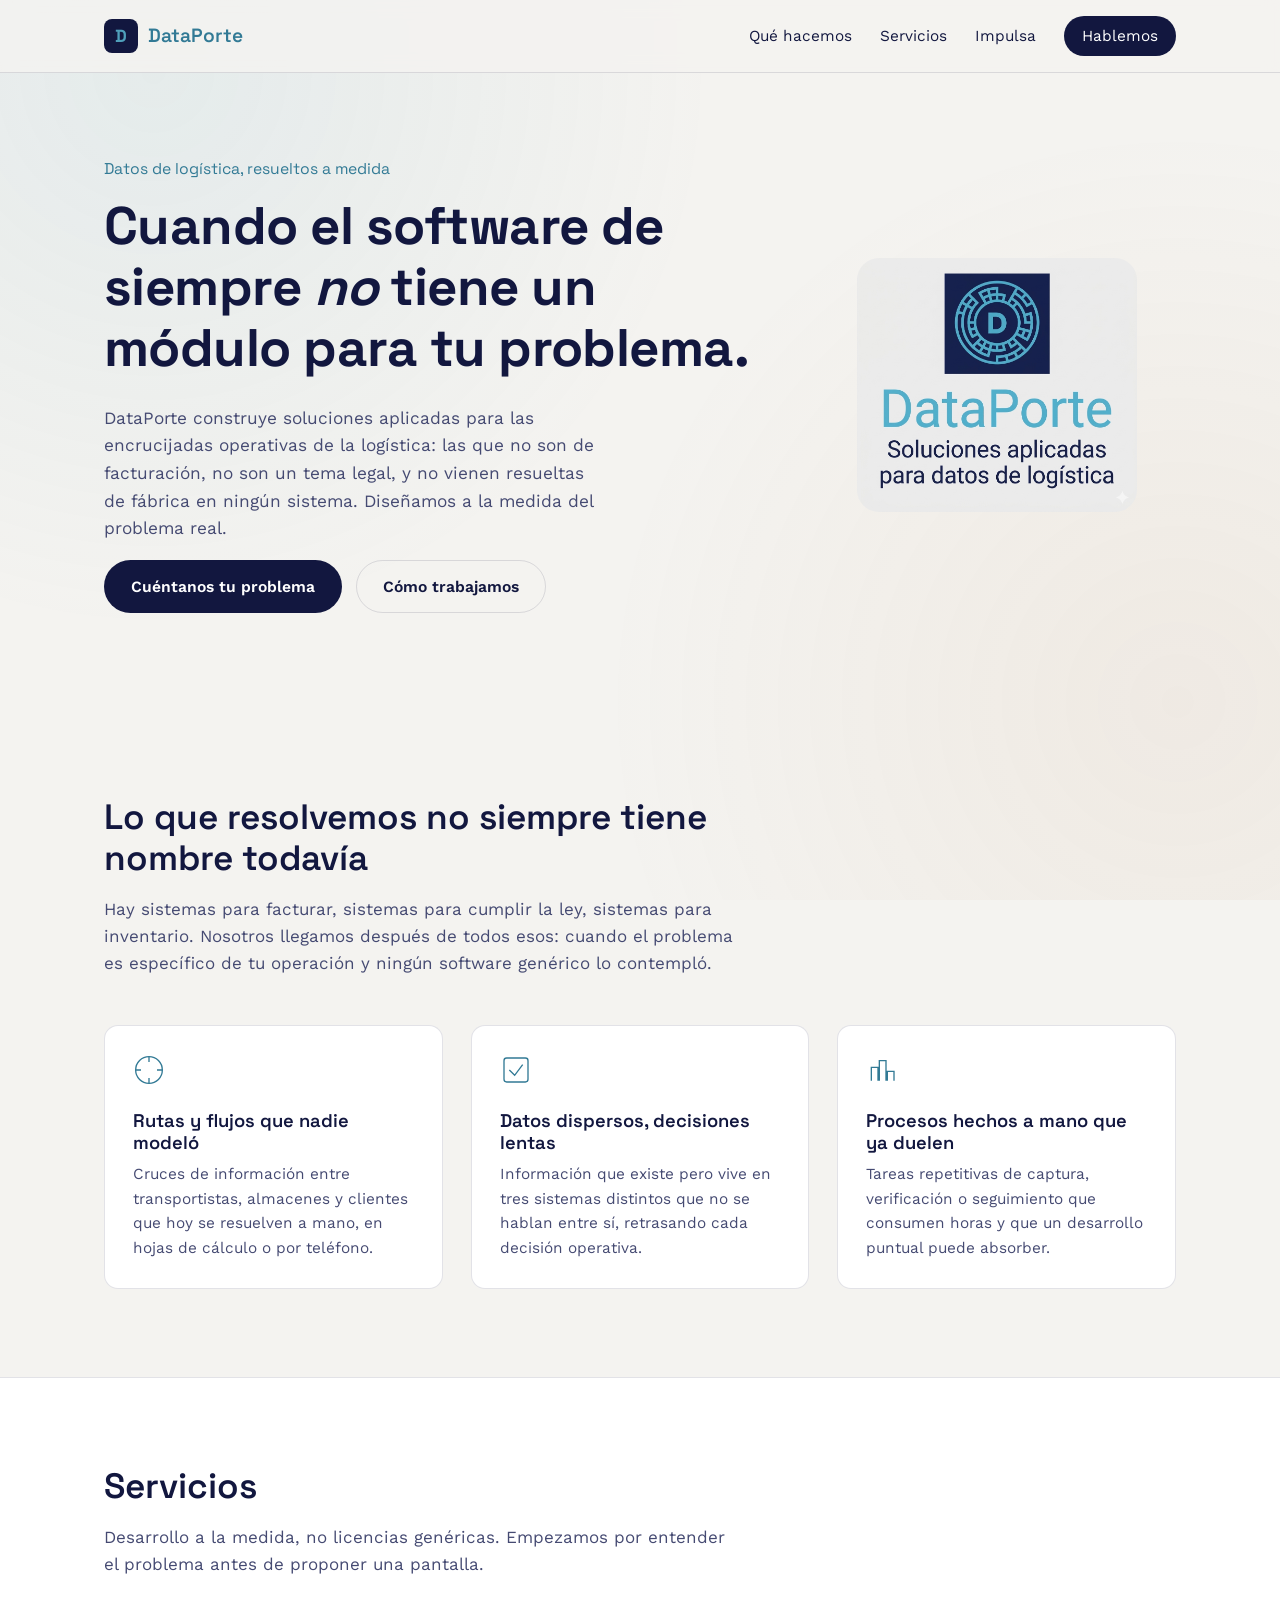
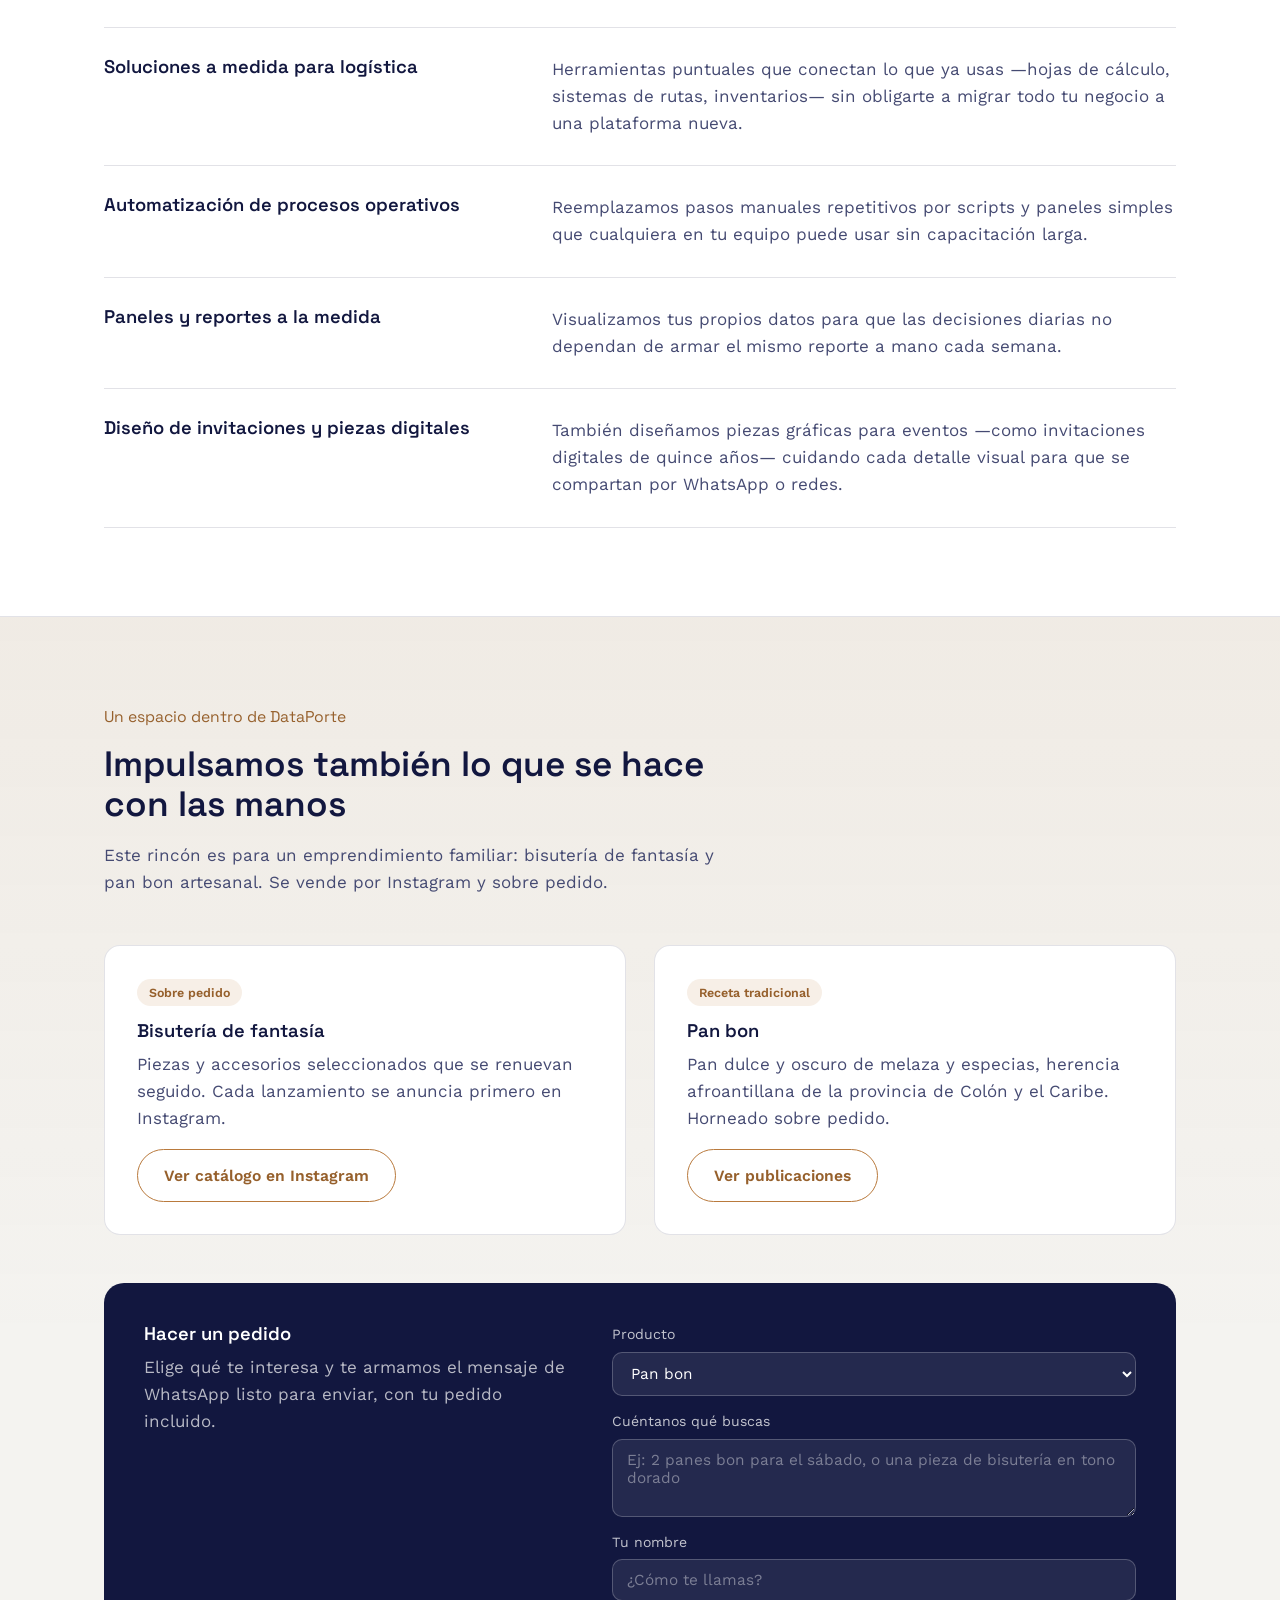
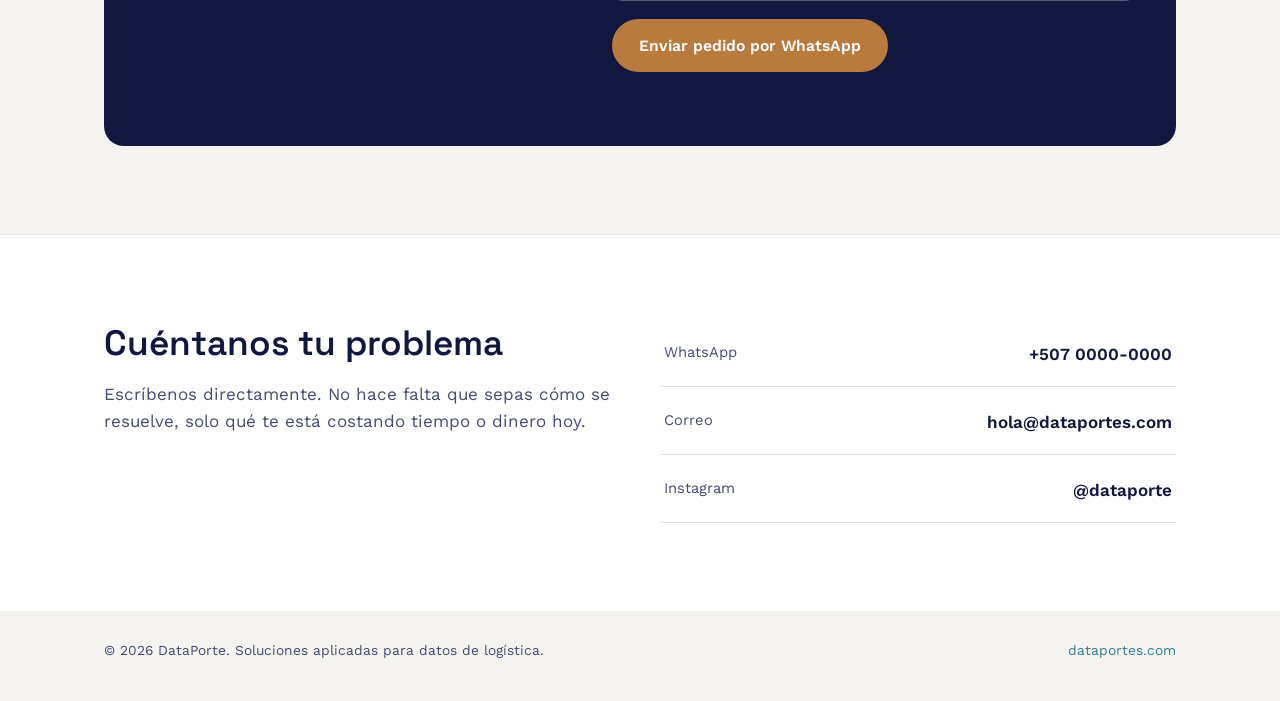
==== home/index.html @ 7e305a59 "Add files via upload" ====
<!DOCTYPE html>
<html lang="es">
<head>
<meta charset="UTF-8">
<meta name="viewport" content="width=device-width, initial-scale=1.0">
<title>DataPorte — Soluciones aplicadas para datos de logística</title>
<meta name="description" content="DataPorte diseña soluciones tecnológicas a medida para problemas de logística y operación que el software convencional no resuelve.">
<link rel="icon" href="assets/logo.png">
<link rel="preconnect" href="https://fonts.googleapis.com">
<link href="https://fonts.googleapis.com/css2?family=Space+Grotesk:wght@400;500;600;700&family=Work+Sans:wght@400;500;600&display=swap" rel="stylesheet">
<link rel="stylesheet" href="../shared/reset.css">
<link rel="stylesheet" href="css/style.css">
</head>
<body>

<div class="route-bg" aria-hidden="true"></div>

<header class="site-header" id="top">
  <div class="wrap header-inner">
    <a class="brand" href="#top">
      <span class="brand-mark">D</span>
      <span class="brand-word">DataPorte</span>
    </a>
    <nav class="main-nav" id="main-nav">
      <a href="#que-hacemos">Qué hacemos</a>
      <a href="#servicios">Servicios</a>
      <a href="#impulsa">Impulsa</a>
      <a href="#contacto" class="nav-cta">Hablemos</a>
    </nav>
    <button class="nav-toggle" id="nav-toggle" aria-expanded="false" aria-controls="main-nav" aria-label="Abrir menú">
      <span></span><span></span><span></span>
    </button>
  </div>
</header>

<main>

  <!-- HERO -->
  <section class="hero wrap" id="hero">
    <div class="hero-copy">
      <p class="hero-kicker">Datos de logística, resueltos a medida</p>
      <h1>Cuando el software de siempre <em>no</em> tiene un módulo para tu problema.</h1>
      <p class="hero-lead">DataPorte construye soluciones aplicadas para las encrucijadas operativas de la logística: las que no son de facturación, no son un tema legal, y no vienen resueltas de fábrica en ningún sistema. Diseñamos a la medida del problema real.</p>
      <div class="hero-actions">
        <a href="#contacto" class="btn btn-primary">Cuéntanos tu problema</a>
        <a href="#que-hacemos" class="btn btn-ghost">Cómo trabajamos</a>
      </div>
    </div>
    <div class="hero-mark" aria-hidden="true">
      <img src="assets/logo.png" alt="" class="hero-logo">
    </div>
  </section>

  <!-- QUE HACEMOS -->
  <section class="section" id="que-hacemos">
    <div class="wrap">
      <div class="section-head">
        <h2>Lo que resolvemos no siempre tiene nombre todavía</h2>
        <p class="section-lead">Hay sistemas para facturar, sistemas para cumplir la ley, sistemas para inventario. Nosotros llegamos después de todos esos: cuando el problema es específico de tu operación y ningún software genérico lo contempló.</p>
      </div>

      <div class="problem-grid">
        <article class="problem-card">
          <svg class="problem-icon" viewBox="0 0 48 48" aria-hidden="true"><circle cx="24" cy="24" r="20" fill="none" stroke="currentColor" stroke-width="2"/><path d="M24 4 L24 12 M24 36 L24 44 M4 24 L12 24 M36 24 L44 24" stroke="currentColor" stroke-width="2"/></svg>
          <h3>Rutas y flujos que nadie modeló</h3>
          <p>Cruces de información entre transportistas, almacenes y clientes que hoy se resuelven a mano, en hojas de cálculo o por teléfono.</p>
        </article>
        <article class="problem-card">
          <svg class="problem-icon" viewBox="0 0 48 48" aria-hidden="true"><rect x="6" y="6" width="36" height="36" rx="4" fill="none" stroke="currentColor" stroke-width="2"/><path d="M14 24 L22 32 L34 16" fill="none" stroke="currentColor" stroke-width="2"/></svg>
          <h3>Datos dispersos, decisiones lentas</h3>
          <p>Información que existe pero vive en tres sistemas distintos que no se hablan entre sí, retrasando cada decisión operativa.</p>
        </article>
        <article class="problem-card">
          <svg class="problem-icon" viewBox="0 0 48 48" aria-hidden="true"><path d="M8 40 L8 20 L18 20 L18 40 M20 40 L20 10 L30 10 L30 40 M32 40 L32 26 L42 26 L42 40" fill="none" stroke="currentColor" stroke-width="2"/></svg>
          <h3>Procesos hechos a mano que ya duelen</h3>
          <p>Tareas repetitivas de captura, verificación o seguimiento que consumen horas y que un desarrollo puntual puede absorber.</p>
        </article>
      </div>
    </div>
  </section>

  <!-- SERVICIOS -->
  <section class="section section-alt" id="servicios">
    <div class="wrap">
      <div class="section-head">
        <h2>Servicios</h2>
        <p class="section-lead">Desarrollo a la medida, no licencias genéricas. Empezamos por entender el problema antes de proponer una pantalla.</p>
      </div>

      <div class="service-list">
        <div class="service-row">
          <h3>Soluciones a medida para logística</h3>
          <p>Herramientas puntuales que conectan lo que ya usas —hojas de cálculo, sistemas de rutas, inventarios— sin obligarte a migrar todo tu negocio a una plataforma nueva.</p>
        </div>
        <div class="service-row">
          <h3>Automatización de procesos operativos</h3>
          <p>Reemplazamos pasos manuales repetitivos por scripts y paneles simples que cualquiera en tu equipo puede usar sin capacitación larga.</p>
        </div>
        <div class="service-row">
          <h3>Paneles y reportes a la medida</h3>
          <p>Visualizamos tus propios datos para que las decisiones diarias no dependan de armar el mismo reporte a mano cada semana.</p>
        </div>
        <div class="service-row">
          <h3>Diseño de invitaciones y piezas digitales</h3>
          <p>También diseñamos piezas gráficas para eventos —como invitaciones digitales de quince años— cuidando cada detalle visual para que se compartan por WhatsApp o redes.</p>
        </div>
      </div>
    </div>
  </section>

  <!-- IMPULSA -->
  <section class="section section-impulsa" id="impulsa">
    <div class="wrap">
      <div class="section-head">
        <p class="hero-kicker impulsa-kicker">Un espacio dentro de DataPorte</p>
        <h2>Impulsamos también lo que se hace con las manos</h2>
        <p class="section-lead">Este rincón es para un emprendimiento familiar: bisutería de fantasía y pan bon artesanal. Se vende por Instagram y sobre pedido.</p>
      </div>

      <div class="impulsa-grid">
        <article class="impulsa-card">
          <div class="impulsa-badge">Sobre pedido</div>
          <h3>Bisutería de fantasía</h3>
          <p>Piezas y accesorios seleccionados que se renuevan seguido. Cada lanzamiento se anuncia primero en Instagram.</p>
          <a href="https://instagram.com/TU_INSTAGRAM_BISUTERIA" target="_blank" rel="noopener" class="btn btn-outline">Ver catálogo en Instagram</a>
        </article>

        <article class="impulsa-card">
          <div class="impulsa-badge">Receta tradicional</div>
          <h3>Pan bon</h3>
          <p>Pan dulce y oscuro de melaza y especias, herencia afroantillana de la provincia de Colón y el Caribe. Horneado sobre pedido.</p>
          <a href="https://instagram.com/TU_INSTAGRAM_PANBON" target="_blank" rel="noopener" class="btn btn-outline">Ver publicaciones</a>
        </article>
      </div>

      <div class="order-box" id="pedido">
        <div class="order-copy">
          <h3>Hacer un pedido</h3>
          <p>Elige qué te interesa y te armamos el mensaje de WhatsApp listo para enviar, con tu pedido incluido.</p>
        </div>
        <form class="order-form" id="order-form">
          <div class="field-row">
            <label for="producto">Producto</label>
            <select id="producto" name="producto">
              <option value="Pan bon">Pan bon</option>
              <option value="Bisutería de fantasía">Bisutería de fantasía</option>
              <option value="Ambos">Ambos</option>
            </select>
          </div>
          <div class="field-row">
            <label for="detalle">Cuéntanos qué buscas</label>
            <textarea id="detalle" name="detalle" rows="3" placeholder="Ej: 2 panes bon para el sábado, o una pieza de bisutería en tono dorado"></textarea>
          </div>
          <div class="field-row">
            <label for="nombre">Tu nombre</label>
            <input type="text" id="nombre" name="nombre" placeholder="¿Cómo te llamas?">
          </div>
          <button type="submit" class="btn btn-primary">Enviar pedido por WhatsApp</button>
          <p class="order-note" id="order-note"></p>
        </form>
      </div>
    </div>
  </section>

  <!-- CONTACTO -->
  <section class="section section-contact" id="contacto">
    <div class="wrap contact-inner">
      <div>
        <h2>Cuéntanos tu problema</h2>
        <p class="section-lead">Escríbenos directamente. No hace falta que sepas cómo se resuelve, solo qué te está costando tiempo o dinero hoy.</p>
      </div>
      <div class="contact-links">
        <a href="https://wa.me/50700000000" target="_blank" rel="noopener" class="contact-link">
          <span class="contact-label">WhatsApp</span>
          <span class="contact-value">+507 0000-0000</span>
        </a>
        <a href="mailto:hola@dataportes.com" class="contact-link">
          <span class="contact-label">Correo</span>
          <span class="contact-value">hola@dataportes.com</span>
        </a>
        <a href="https://instagram.com/TU_INSTAGRAM_DATAPORTE" target="_blank" rel="noopener" class="contact-link">
          <span class="contact-label">Instagram</span>
          <span class="contact-value">@dataporte</span>
        </a>
      </div>
    </div>
  </section>

</main>

<footer class="site-footer">
  <div class="wrap footer-inner">
    <span>© <span id="year"></span> DataPorte. Soluciones aplicadas para datos de logística.</span>
    <a href="/" class="footer-note">dataportes.com</a>
  </div>
</footer>

<script src="js/script.js"></script>
</body>
</html>
---- home/css/style.css ----
/* ============================================
   DataPorte — tokens
   ============================================ */
:root{
  --ink: #12173f;
  --ink-soft: #454a72;
  --teal: #4f9fbb;
  --teal-deep: #327a95;
  --bg: #f4f3f0;
  --paper: #ffffff;
  --spice: #b97a3d;
  --spice-deep: #96602c;
  --line: rgba(18, 23, 63, 0.12);

  --font-display: "Space Grotesk", "Helvetica Neue", Arial, sans-serif;
  --font-body: "Work Sans", "Helvetica Neue", Arial, sans-serif;

  --max: 1120px;
}

*, *::before, *::after{ box-sizing: border-box; }
html{ scroll-behavior: smooth; }

@media (prefers-reduced-motion: reduce){
  html{ scroll-behavior: auto; }
  *{ animation-duration: 0.001ms !important; animation-iteration-count: 1 !important; transition-duration: 0.001ms !important; }
}

body{
  margin: 0;
  background: var(--bg);
  color: var(--ink);
  font-family: var(--font-body);
  font-size: 17px;
  line-height: 1.6;
  -webkit-font-smoothing: antialiased;
}

h1, h2, h3{
  font-family: var(--font-display);
  color: var(--ink);
  line-height: 1.15;
  margin: 0 0 0.5em;
  font-weight: 600;
}

h1{ font-size: clamp(2.1rem, 4.4vw, 3.3rem); font-weight: 700; letter-spacing: -0.01em; }
h2{ font-size: clamp(1.6rem, 3vw, 2.2rem); }
h3{ font-size: 1.15rem; }

p{ margin: 0 0 1em; max-width: 62ch; }

a{ color: var(--teal-deep); text-decoration: none; }
a:hover{ text-decoration: underline; }

:focus-visible{
  outline: 2px solid var(--teal-deep);
  outline-offset: 3px;
}

.wrap{
  max-width: var(--max);
  margin: 0 auto;
  padding: 0 24px;
}

img{ max-width: 100%; display: block; }

/* ============================================
   Decorative background motif — echoes the logo's ring
   ============================================ */
.route-bg{
  position: fixed;
  inset: 0;
  z-index: -1;
  pointer-events: none;
  background-image:
    radial-gradient(circle at 12% 8%, rgba(79,159,187,0.09), transparent 40%),
    radial-gradient(circle at 92% 78%, rgba(185,122,61,0.07), transparent 42%);
}

/* ============================================
   Header
   ============================================ */
.site-header{
  position: sticky;
  top: 0;
  z-index: 40;
  background: rgba(244,243,240,0.86);
  backdrop-filter: blur(8px);
  border-bottom: 1px solid var(--line);
}

.header-inner{
  display: flex;
  align-items: center;
  justify-content: space-between;
  height: 72px;
}

.brand{
  display: flex;
  align-items: center;
  gap: 10px;
  color: var(--ink);
}
.brand:hover{ text-decoration: none; }

.brand-mark{
  width: 34px;
  height: 34px;
  border-radius: 8px;
  background: var(--ink);
  color: var(--teal);
  font-family: var(--font-display);
  font-weight: 700;
  display: flex;
  align-items: center;
  justify-content: center;
  font-size: 1.1rem;
}

.brand-word{
  font-family: var(--font-display);
  font-weight: 600;
  font-size: 1.2rem;
  color: var(--teal-deep);
}

.main-nav{
  display: flex;
  align-items: center;
  gap: 28px;
}
.main-nav a{
  color: var(--ink);
  font-size: 0.96rem;
}
.main-nav a:hover{ color: var(--teal-deep); text-decoration: none; }

.nav-cta{
  background: var(--ink);
  color: var(--paper) !important;
  padding: 8px 18px;
  border-radius: 999px;
}
.nav-cta:hover{ background: var(--teal-deep); }

.nav-toggle{
  display: none;
  flex-direction: column;
  justify-content: center;
  gap: 5px;
  width: 40px;
  height: 40px;
  background: none;
  border: none;
  cursor: pointer;
}
.nav-toggle span{
  height: 2px;
  background: var(--ink);
  border-radius: 2px;
}

/* ============================================
   Buttons
   ============================================ */
.btn{
  display: inline-block;
  padding: 13px 26px;
  border-radius: 999px;
  font-weight: 600;
  font-size: 0.98rem;
  border: 1px solid transparent;
  cursor: pointer;
  transition: transform 0.15s ease, background 0.15s ease, color 0.15s ease;
}
.btn:hover{ text-decoration: none; }

.btn-primary{
  background: var(--ink);
  color: var(--paper);
}
.btn-primary:hover{ background: var(--teal-deep); }

.btn-ghost{
  background: transparent;
  color: var(--ink);
  border-color: var(--line);
}
.btn-ghost:hover{ border-color: var(--ink); }

.btn-outline{
  background: transparent;
  color: var(--spice-deep);
  border-color: var(--spice);
}
.btn-outline:hover{ background: var(--spice); color: var(--paper); }

/* ============================================
   Hero
   ============================================ */
.hero{
  display: grid;
  grid-template-columns: 1.3fr 0.7fr;
  align-items: center;
  gap: 48px;
  padding: 84px 24px 96px;
}

.hero-kicker{
  font-family: var(--font-display);
  color: var(--teal-deep);
  font-size: 0.98rem;
  margin-bottom: 14px;
}

.hero-lead{
  font-size: 1.08rem;
  color: var(--ink-soft);
}

.hero-lead, .hero h1{ max-width: 46ch; }

.hero-actions{
  display: flex;
  gap: 14px;
  flex-wrap: wrap;
  margin-top: 8px;
}

.hero-mark{
  position: relative;
  display: flex;
  justify-content: center;
}
.hero-logo{
  width: min(280px, 100%);
  border-radius: 22px;
}

/* ============================================
   Sections
   ============================================ */
.section{ padding: 88px 0; }
.section-alt{ background: var(--paper); border-top: 1px solid var(--line); border-bottom: 1px solid var(--line); }

.section-head{ max-width: 640px; margin-bottom: 48px; }
.section-lead{ color: var(--ink-soft); }

/* problem cards */
.problem-grid{
  display: grid;
  grid-template-columns: repeat(3, 1fr);
  gap: 28px;
}
.problem-card{
  padding: 28px;
  background: var(--paper);
  border: 1px solid var(--line);
  border-radius: 14px;
}
.problem-icon{
  width: 32px;
  height: 32px;
  color: var(--teal-deep);
  margin-bottom: 16px;
}
.problem-card p{ color: var(--ink-soft); font-size: 0.96rem; margin-bottom: 0; }

/* service rows */
.service-list{
  display: grid;
  gap: 0;
  border-top: 1px solid var(--line);
}
.service-row{
  display: grid;
  grid-template-columns: 1fr 1.5fr;
  gap: 32px;
  padding: 28px 0;
  border-bottom: 1px solid var(--line);
}
.service-row p{ color: var(--ink-soft); margin-bottom: 0; }

/* ============================================
   Impulsa (side venture) — warmer accent, same identity
   ============================================ */
.section-impulsa{
  background: linear-gradient(180deg, rgba(185,122,61,0.06), transparent 60%);
}
.impulsa-kicker{ color: var(--spice-deep); }

.impulsa-grid{
  display: grid;
  grid-template-columns: 1fr 1fr;
  gap: 28px;
  margin-bottom: 48px;
}
.impulsa-card{
  position: relative;
  background: var(--paper);
  border: 1px solid var(--line);
  border-radius: 16px;
  padding: 32px;
}
.impulsa-badge{
  display: inline-block;
  font-size: 0.78rem;
  font-weight: 600;
  color: var(--spice-deep);
  background: rgba(185,122,61,0.12);
  padding: 4px 12px;
  border-radius: 999px;
  margin-bottom: 14px;
}
.impulsa-card p{ color: var(--ink-soft); }

.order-box{
  background: var(--ink);
  color: var(--paper);
  border-radius: 20px;
  padding: 40px;
  display: grid;
  grid-template-columns: 0.9fr 1.1fr;
  gap: 40px;
}
.order-copy h3{ color: var(--paper); }
.order-copy p{ color: rgba(255,255,255,0.7); }

.order-form{ display: flex; flex-direction: column; gap: 14px; }
.field-row{ display: flex; flex-direction: column; gap: 6px; }
.field-row label{ font-size: 0.88rem; color: rgba(255,255,255,0.75); }

.order-form input,
.order-form select,
.order-form textarea{
  background: rgba(255,255,255,0.08);
  border: 1px solid rgba(255,255,255,0.22);
  border-radius: 10px;
  padding: 11px 14px;
  color: var(--paper);
  font-family: var(--font-body);
  font-size: 0.96rem;
  resize: vertical;
}
.order-form input::placeholder,
.order-form textarea::placeholder{ color: rgba(255,255,255,0.4); }

.order-form select option{ color: var(--ink); }

.order-form .btn-primary{
  background: var(--spice);
  align-self: flex-start;
  margin-top: 4px;
}
.order-form .btn-primary:hover{ background: var(--spice-deep); }

.order-note{
  font-size: 0.88rem;
  color: rgba(255,255,255,0.7);
  margin: 0;
  min-height: 1.4em;
}

/* ============================================
   Contact
   ============================================ */
.section-contact{ background: var(--paper); border-top: 1px solid var(--line); }
.contact-inner{
  display: grid;
  grid-template-columns: 1fr 1fr;
  gap: 40px;
  align-items: start;
}
.contact-links{ display: flex; flex-direction: column; gap: 4px; }
.contact-link{
  display: flex;
  justify-content: space-between;
  padding: 18px 4px;
  border-bottom: 1px solid var(--line);
  color: var(--ink);
}
.contact-link:hover{ color: var(--teal-deep); text-decoration: none; }
.contact-label{ color: var(--ink-soft); font-size: 0.92rem; }
.contact-value{ font-weight: 600; }

/* ============================================
   Footer
   ============================================ */
.site-footer{ padding: 28px 0 40px; }
.footer-inner{
  display: flex;
  justify-content: space-between;
  flex-wrap: wrap;
  gap: 8px;
  font-size: 0.86rem;
  color: var(--ink-soft);
}

/* ============================================
   Responsive
   ============================================ */
@media (max-width: 860px){
  .hero{ grid-template-columns: 1fr; padding-top: 56px; }
  .hero-mark{ order: -1; }
  .hero-logo{ width: 180px; margin: 0 auto; }

  .problem-grid{ grid-template-columns: 1fr; }
  .service-row{ grid-template-columns: 1fr; gap: 8px; }
  .impulsa-grid{ grid-template-columns: 1fr; }
  .order-box{ grid-template-columns: 1fr; padding: 28px; }
  .contact-inner{ grid-template-columns: 1fr; }

  .main-nav{
    position: absolute;
    top: 72px;
    left: 0;
    right: 0;
    background: var(--bg);
    flex-direction: column;
    align-items: flex-start;
    padding: 18px 24px 26px;
    border-bottom: 1px solid var(--line);
    display: none;
    gap: 16px;
  }
  .main-nav.open{ display: flex; }
  .nav-cta{ align-self: flex-start; }
  .nav-toggle{ display: flex; }
}
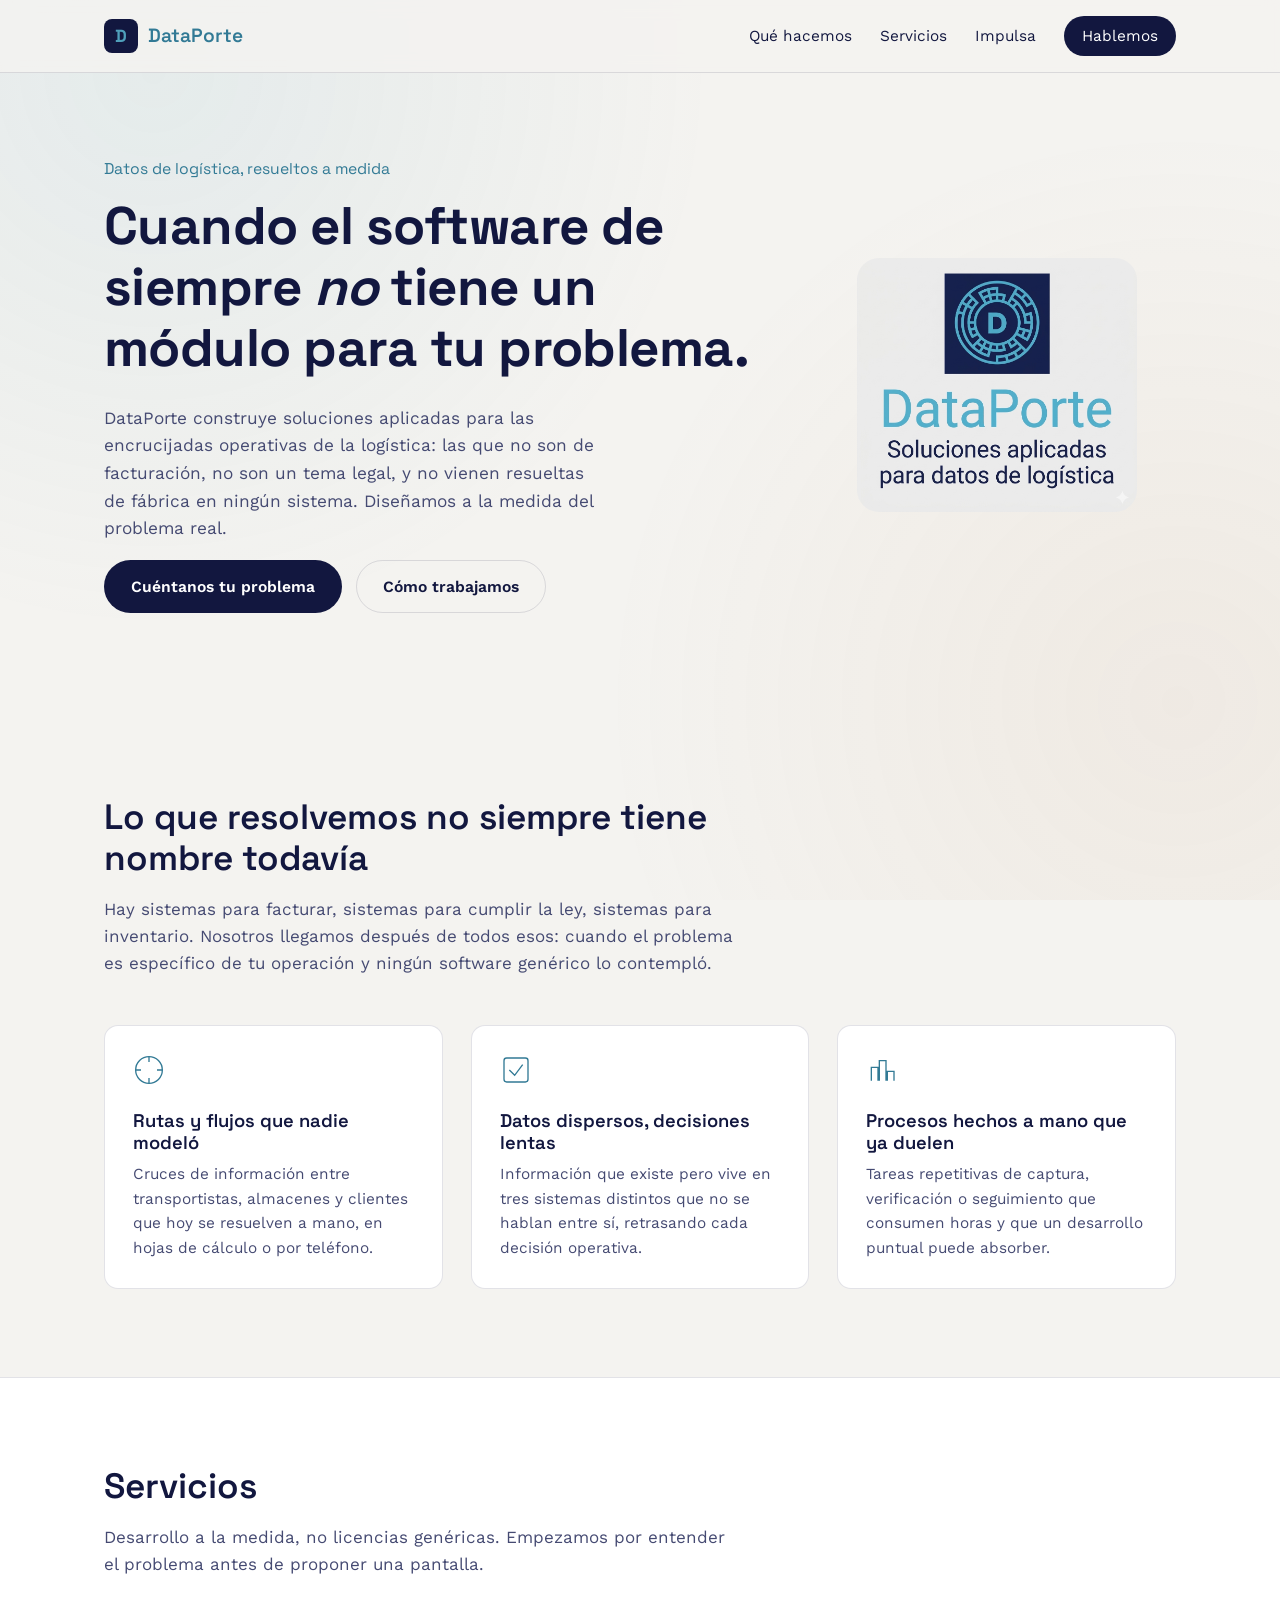
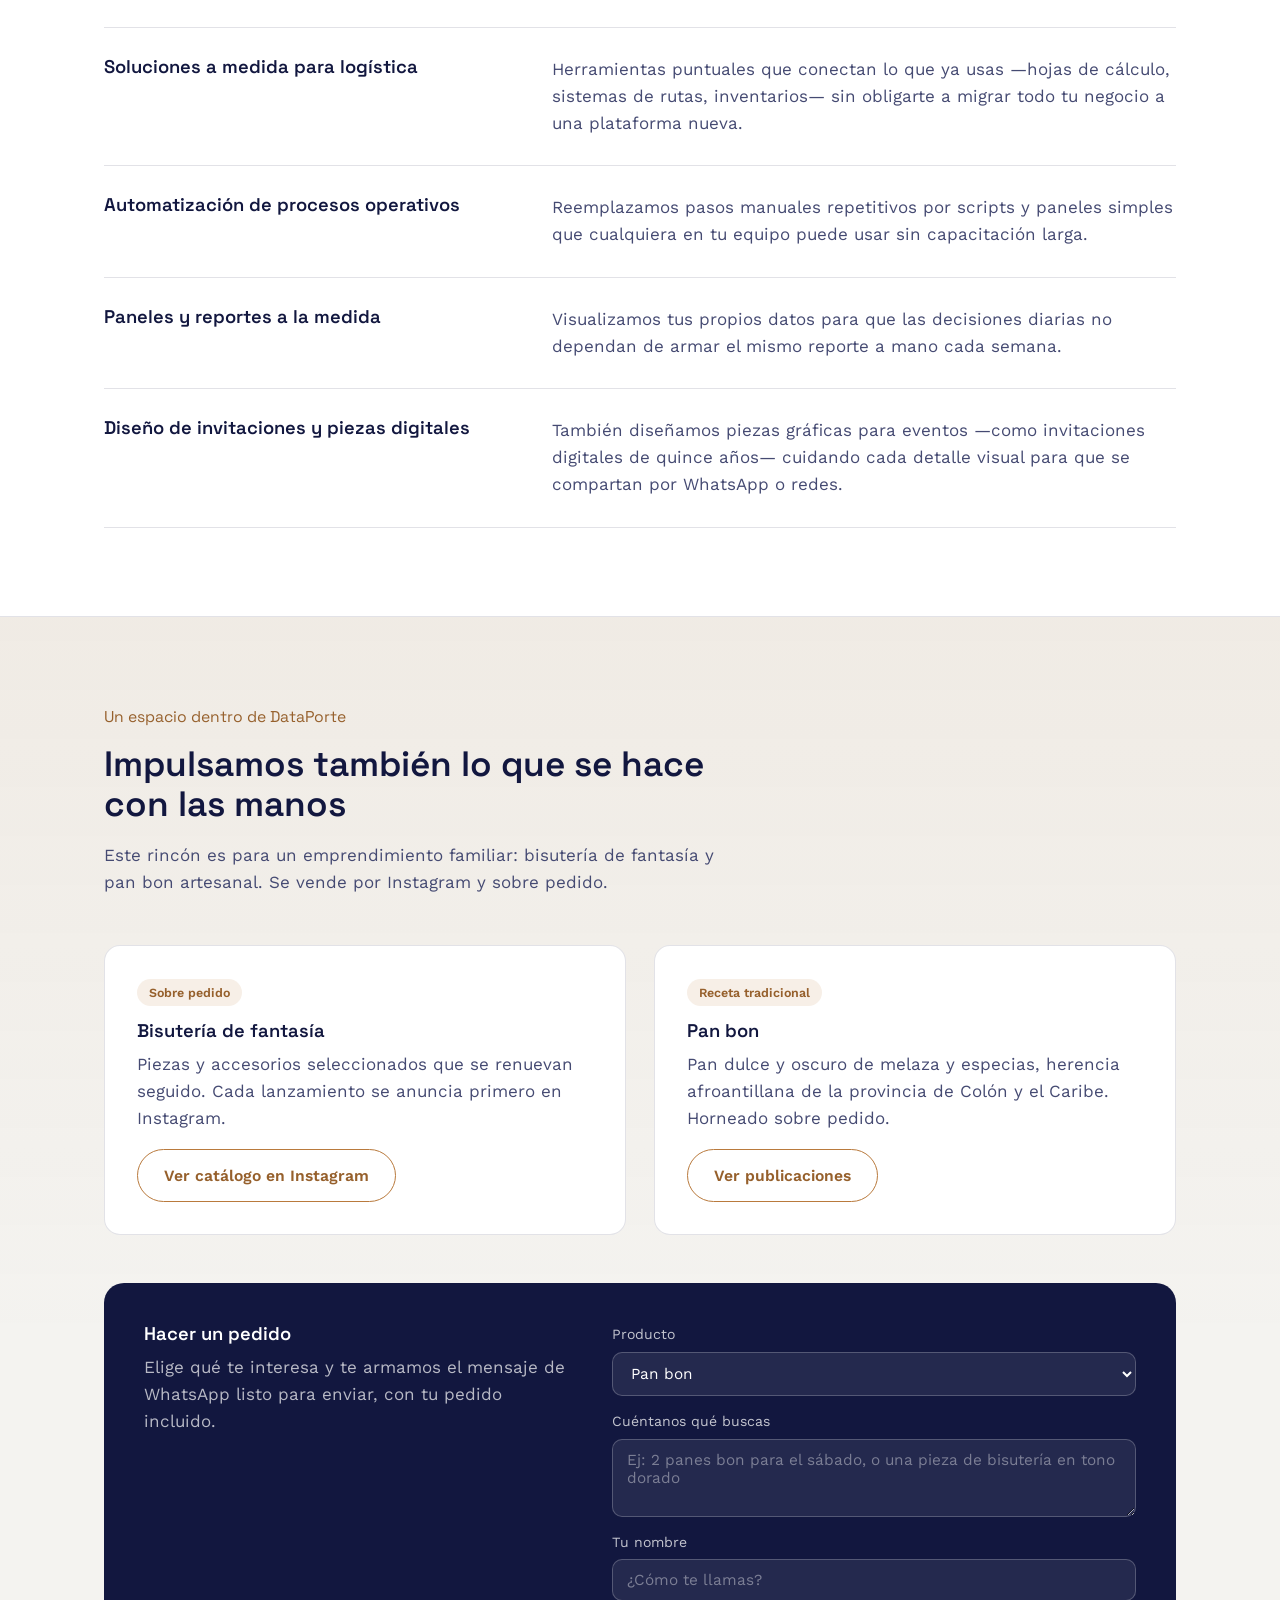
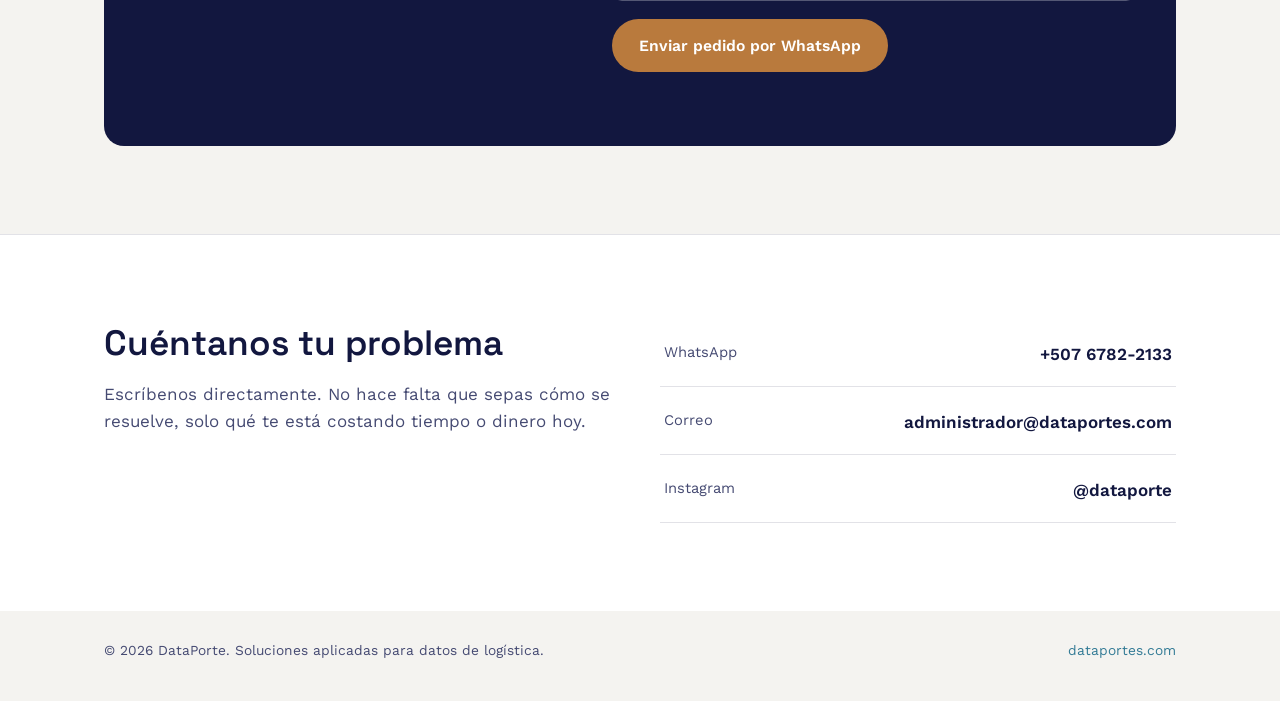
==== commit 959852ae: "Update contact information in index.html" ====
--- a/home/index.html
+++ b/home/index.html
@@ -170,13 +170,13 @@
         <p class="section-lead">Escríbenos directamente. No hace falta que sepas cómo se resuelve, solo qué te está costando tiempo o dinero hoy.</p>
       </div>
       <div class="contact-links">
-        <a href="https://wa.me/50700000000" target="_blank" rel="noopener" class="contact-link">
+        <a href="https://wa.me/50767822133" target="_blank" rel="noopener" class="contact-link">
           <span class="contact-label">WhatsApp</span>
-          <span class="contact-value">+507 0000-0000</span>
+          <span class="contact-value">+507 6782-2133</span>
         </a>
-        <a href="mailto:hola@dataportes.com" class="contact-link">
+        <a href="mailto:administrador@dataportes.com" class="contact-link">
           <span class="contact-label">Correo</span>
-          <span class="contact-value">hola@dataportes.com</span>
+          <span class="contact-value">administrador@dataportes.com</span>
         </a>
         <a href="https://instagram.com/TU_INSTAGRAM_DATAPORTE" target="_blank" rel="noopener" class="contact-link">
           <span class="contact-label">Instagram</span>
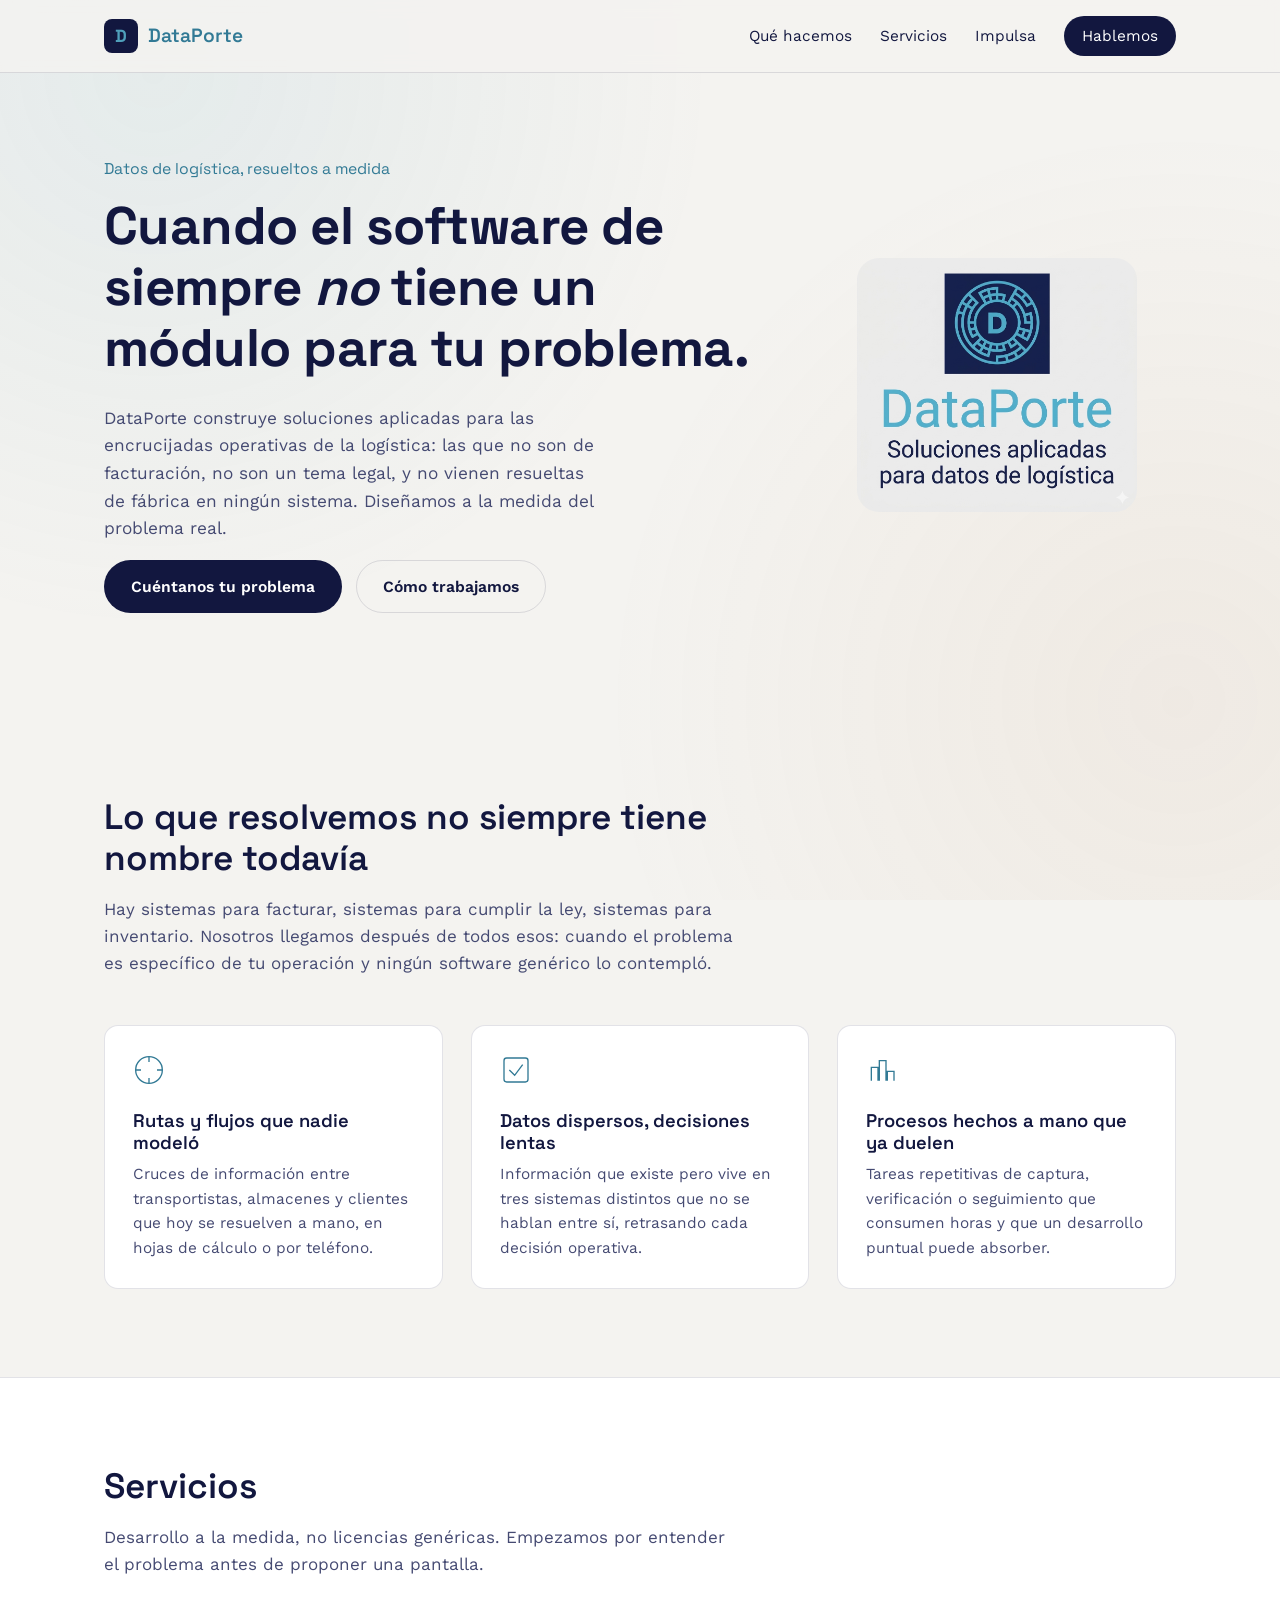
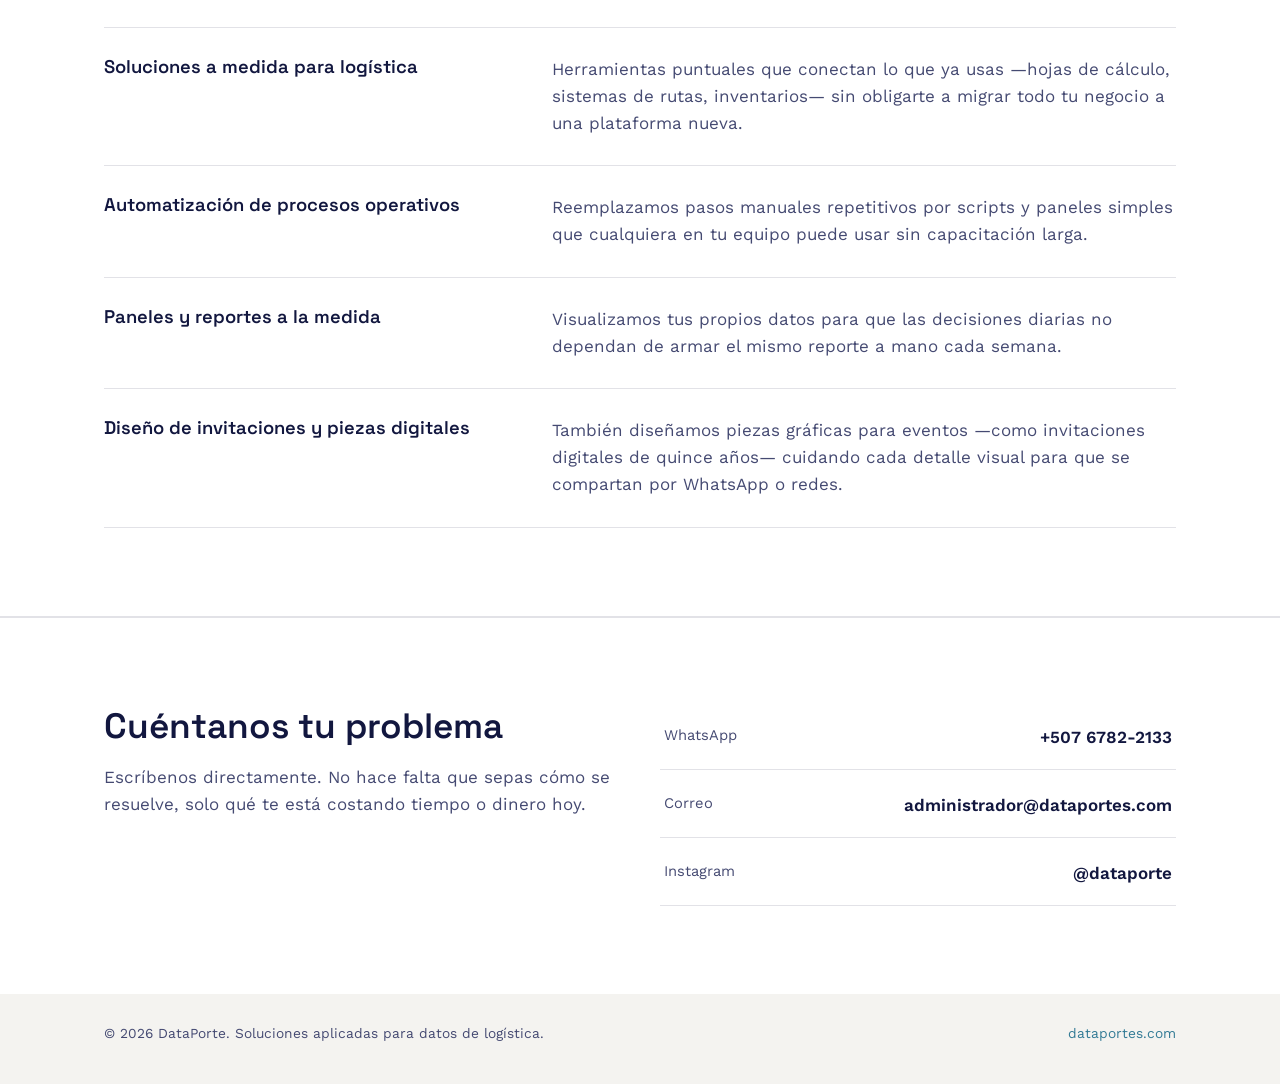
==== commit 57297b9a: "Remove 'Impulsa' section from index.html Removed the 'Impulsa' section including its content and for" ====
--- a/home/index.html
+++ b/home/index.html
@@ -108,60 +108,7 @@
     </div>
   </section>
 
-  <!-- IMPULSA -->
-  <section class="section section-impulsa" id="impulsa">
-    <div class="wrap">
-      <div class="section-head">
-        <p class="hero-kicker impulsa-kicker">Un espacio dentro de DataPorte</p>
-        <h2>Impulsamos también lo que se hace con las manos</h2>
-        <p class="section-lead">Este rincón es para un emprendimiento familiar: bisutería de fantasía y pan bon artesanal. Se vende por Instagram y sobre pedido.</p>
-      </div>
-
-      <div class="impulsa-grid">
-        <article class="impulsa-card">
-          <div class="impulsa-badge">Sobre pedido</div>
-          <h3>Bisutería de fantasía</h3>
-          <p>Piezas y accesorios seleccionados que se renuevan seguido. Cada lanzamiento se anuncia primero en Instagram.</p>
-          <a href="https://instagram.com/TU_INSTAGRAM_BISUTERIA" target="_blank" rel="noopener" class="btn btn-outline">Ver catálogo en Instagram</a>
-        </article>
-
-        <article class="impulsa-card">
-          <div class="impulsa-badge">Receta tradicional</div>
-          <h3>Pan bon</h3>
-          <p>Pan dulce y oscuro de melaza y especias, herencia afroantillana de la provincia de Colón y el Caribe. Horneado sobre pedido.</p>
-          <a href="https://instagram.com/TU_INSTAGRAM_PANBON" target="_blank" rel="noopener" class="btn btn-outline">Ver publicaciones</a>
-        </article>
-      </div>
-
-      <div class="order-box" id="pedido">
-        <div class="order-copy">
-          <h3>Hacer un pedido</h3>
-          <p>Elige qué te interesa y te armamos el mensaje de WhatsApp listo para enviar, con tu pedido incluido.</p>
-        </div>
-        <form class="order-form" id="order-form">
-          <div class="field-row">
-            <label for="producto">Producto</label>
-            <select id="producto" name="producto">
-              <option value="Pan bon">Pan bon</option>
-              <option value="Bisutería de fantasía">Bisutería de fantasía</option>
-              <option value="Ambos">Ambos</option>
-            </select>
-          </div>
-          <div class="field-row">
-            <label for="detalle">Cuéntanos qué buscas</label>
-            <textarea id="detalle" name="detalle" rows="3" placeholder="Ej: 2 panes bon para el sábado, o una pieza de bisutería en tono dorado"></textarea>
-          </div>
-          <div class="field-row">
-            <label for="nombre">Tu nombre</label>
-            <input type="text" id="nombre" name="nombre" placeholder="¿Cómo te llamas?">
-          </div>
-          <button type="submit" class="btn btn-primary">Enviar pedido por WhatsApp</button>
-          <p class="order-note" id="order-note"></p>
-        </form>
-      </div>
-    </div>
-  </section>
-
+ 
   <!-- CONTACTO -->
   <section class="section section-contact" id="contacto">
     <div class="wrap contact-inner">
